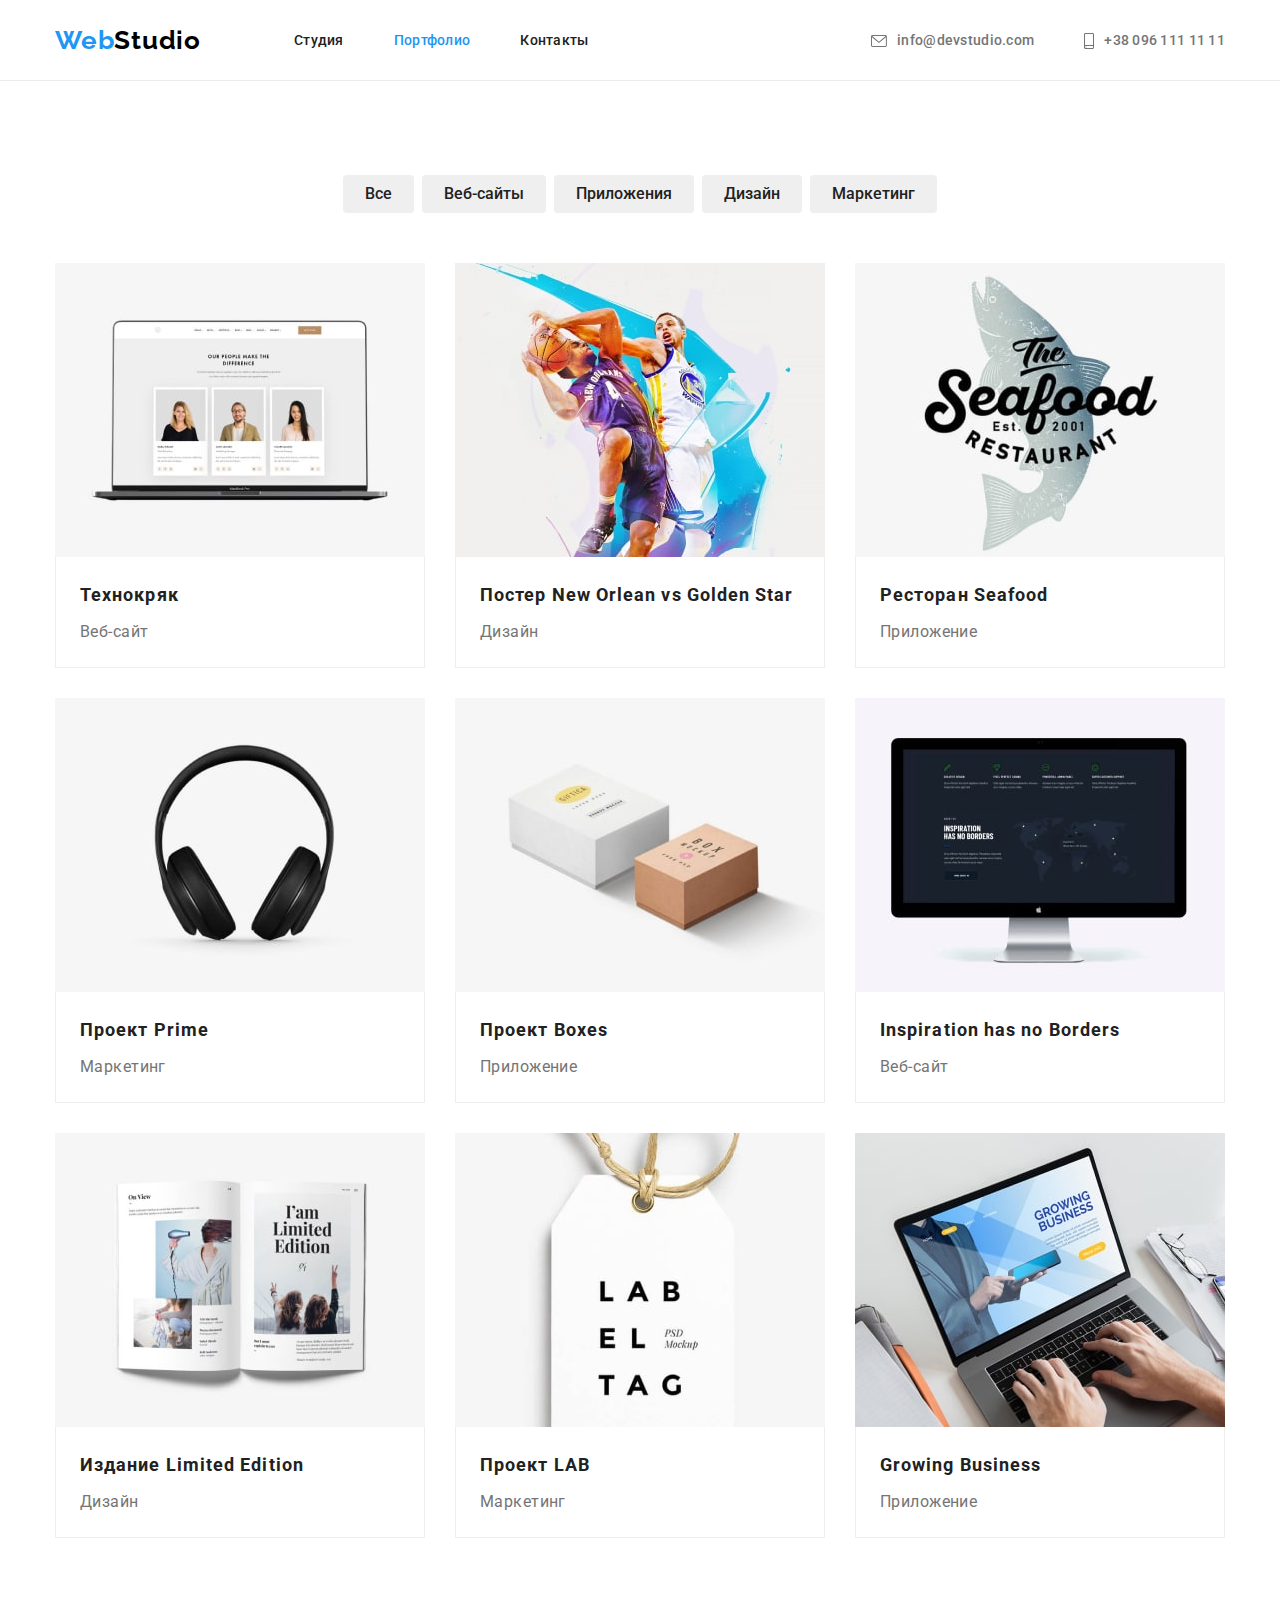
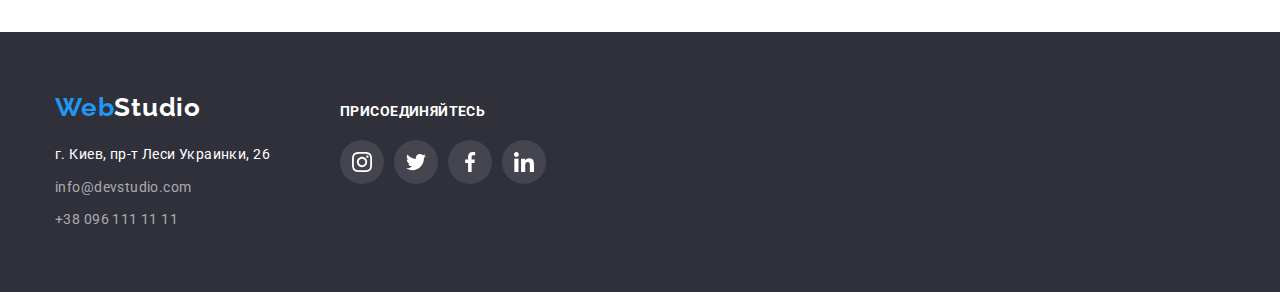
==== portfolio.html @ 4bf97e48 "adds mentor corrections" ====
<!DOCTYPE html>
<html lang="ru">

<head>
    <meta charset="UTF-8">
    <meta http-equiv="X-UA-Compatible" content="IE=edge">
    <meta name="viewport" content="width=device-width, initial-scale=1.0">
    <title>WebStudio</title>
    <link rel="stylesheet" href="https://cdnjs.cloudflare.com/ajax/libs/modern-normalize/1.1.0/modern-normalize.min.css">
    <link href="https://fonts.googleapis.com/css2?family=Raleway:wght@700&family=Roboto:wght@400;500;700;900&display=swap" rel="stylesheet">
    <link rel="stylesheet" href="./css/styles.css">
</head>

<body>
    <!-- HEADER -->
    <header class="header">
        <div class="header-container container">
            <nav class="header-nav">
                <a class="logo" href="./index.html"><span class="logo-accent">Web</span>Studio</a>
                <ul class="nav">
                    <li class="nav-item">
                        <a class="nav-link" href="./index.html">Студия</a>
                    </li>
                    <li class="nav-item">
                        <a class="nav-link current" href="./portfolio.html">Портфолио</a>
                    </li>
                    <li class="nav-item">
                        <a class="nav-link" href="">Контакты</a>
                    </li>
                </ul>
            </nav>
            <ul class="contacts-list">
                <li class="contacts-item">
                    <a class="contacts-link" href="mailto:info@devstudio.com">
                        <svg class="header-icon" width="16" height="12">
                            <use href="./images/sprite.svg#icon-mail"></use>
                        </svg>
                        info@devstudio.com
                    </a>
                </li>
                <li class="contacts-item">
                    <a class="contacts-link" href="tel:+380961111111">
                        <svg class="header-icon" width="10" height="16">
                            <use href="./images/sprite.svg#icon-smartphone"></use>
                        </svg>
                        +38 096 111 11 11
                    </a>
                </li>
            </ul>
        </div>
    </header>

    <main>
        <!-- PORTFOLIO -->
        <section class="section">
            <div class="container">
                <h1 class="visually-hidden">Портфолио</h1>
                <ul class="filter-list">
                    <li class="filter-item"><button class="filter-btn" type="button">Все</button></li>
                    <li class="filter-item"><button class="filter-btn" type="button">Веб-сайты</button></li>
                    <li class="filter-item"><button class="filter-btn" type="button">Приложения</button></li>
                    <li class="filter-item"><button class="filter-btn" type="button">Дизайн</button></li>
                    <li class="filter-item"><button class="filter-btn" type="button">Маркетинг</button></li>
                </ul>
                <ul class="projects">
                    <li class="projects-item">
                        <a class="projects-link" href="">
                            <img src="./images/projects/img1.jpg" alt="ноутбук с открытым веб-сайтом" width="370" height="294">
                            <div class="projects-item-container">
                                <h2 class="projects-title">Технокряк</h2>
                                <p class="projects-text">Веб-сайт</p>
                            </div>
                        </a>
                    </li>
                    <li class="projects-item">
                        <a class="projects-link" href="">
                            <img src="./images/projects/img2.jpg" alt="два баскетболиста борются за мяч" width="370" height="294">
                            <div class="projects-item-container">
                                <h2 class="projects-title">Постер <span lang="en">New Orlean vs Golden Star</span></h2>
                                <p class="projects-text">Дизайн</p>
                            </div>
                        </a>
                    </li>
                    <li class="projects-item">
                        <a class="projects-link" href="">
                            <img src="./images/projects/img3.jpg" alt="рыба в прыжке" width="370" height="294">
                            <div class="projects-item-container">
                                <h2 class="projects-title">Ресторан <span lang="en">Seafood</span></h2>
                                <p class="projects-text">Приложение</p>
                            </div>
                        </a>
                    </li>
                    <li class="projects-item">
                        <a class="projects-link" href="">
                            <img src="./images/projects/img4.jpg" alt="наушники черные" width="370" height="294">
                            <div class="projects-item-container">
                                <h2 class="projects-title">Проект <span>Prime</span></h2>
                                <p class="projects-text">Маркетинг</p>
                            </div>
                        </a>
                    </li>
                    <li class="projects-item">
                        <a class="projects-link" href="">
                            <img src="./images/projects/img5.jpg" alt="две коробки, белая и коричневая" width="370" height="294">
                            <div class="projects-item-container">
                                <h2 class="projects-title">Проект <span>Boxes</span></h2>
                                <p class="projects-text">Приложение</p>
                            </div>
                        </a>
                    </li>
                    <li class="projects-item">
                        <a class="projects-link" href="">
                            <img src="./images/projects/img6.jpg" alt="компьютер с открытым веб-сайтом" width="370" height="294">
                            <div class="projects-item-container">
                                <h2 class="projects-title" lang="en">Inspiration has no Borders</h2>
                                <p class="projects-text">Веб-сайт</p>
                            </div>
                        </a>
                    </li>
                    <li class="projects-item">
                        <a class="projects-link" href="">
                            <img src="./images/projects/img7.jpg" alt="развернутая книга" width="370" height="294">
                            <div class="projects-item-container">
                                <h2 class="projects-title">Издание <span>Limited Edition</span></h2>
                                <p class="projects-text">Дизайн</p>
                            </div>
                        </a>
                    </li>
                    <li class="projects-item">
                        <a class="projects-link" href="">
                            <img src="./images/projects/img8.jpg" alt="этикетка" width="370" height="294">
                            <div class="projects-item-container">
                                <h2 class="projects-title">Проект <span>LAB</span></h2>
                                <p class="projects-text">Маркетинг</p>
                            </div>
                        </a>
                    </li>
                    <li class="projects-item">
                        <a class="projects-link" href="">
                            <img src="./images/projects/img9.jpg" alt="руки печатают на ноутбуке" width="370" height="294">
                            <div class="projects-item-container">
                                <h2 class="projects-title" lang="en">Growing Business</h2>
                                <p class="projects-text">Приложение</p>
                            </div>
                        </a>
                    </li>
                </ul>
            </div>
        </section>
    </main>

<!-- FOOTER -->
    <footer class="footer">
        <div class="footer-container container">
            <div class="address">
                <a class="footer-logo" href="./index.html"><span class="logo-accent">Web</span>Studio</a>
                <address class="footer-address">
                    <ul class="address-list">
                        <li class="address-item">
                            <a class="address-link address-map" href="https://goo.gl/maps/gdW3G2ZJ26sDRHuD7" target="_blank"
                                rel="noopener noreferrer">г. Киев, пр-т Леси Украинки, 26</a>
                        </li>
                        <li class="address-item">
                            <a class="address-link" href="mailto:info@devstudio.com">info@devstudio.com</a>
                        </li>
                        <li class="address-item">
                            <a class="address-link" href="tel:+380961111111">+38 096 111 11 11</a>
                        </li>
                    </ul>
                </address>
            </div>
            <div class="social">
                <h3 class="footer-social-title">присоединяйтесь</h3>
                <ul class="footer-social-list">
                    <li class="footer-icon-item">
                        <a class="footer-social-icon social-icon" href="" target="_blank" rel="noopener noreferrer">
                            <svg width="20" height="20">
                                <use href="./images/sprite.svg#icon-instagram"></use>
                            </svg>
                        </a>
                    </li>
                    <li class="footer-icon-item">
                        <a class="footer-social-icon social-icon" href="" target="_blank" rel="noopener noreferrer">
                            <svg width="20" height="20">
                                <use href="./images/sprite.svg#icon-twitter"></use>
                            </svg>
                        </a>
                    </li>
                    <li class="footer-icon-item">
                        <a class="footer-social-icon social-icon" href="" target="_blank" rel="noopener noreferrer">
                            <svg width="20" height="20">
                                <use href="./images/sprite.svg#icon-facebook"></use>
                            </svg>
                        </a>
                    </li>
                    <li class="footer-icon-item">
                        <a class="footer-social-icon social-icon" href="" target="_blank" rel="noopener noreferrer">
                            <svg width="20" height="20">
                                <use href="./images/sprite.svg#icon-linkedin"></use>
                            </svg>
                        </a>
                    </li>
                </ul>
            </div>
        </div>
    </footer>

</body>
        
</html>
---- css/styles.css ----
/*  цвет основного текста #757575 */
/*    цвет вторичного текста #212121  */
/*    фон белый #ffffff  */
/*  вторичный цвет фона #F5F4FA  */
/*    акцент #2196F3  */

:root {
  --primary-text-color: #757575;
  --title-text-color: #212121;
  --primari-white-color: #fff;
  --accent-color: #2196f3;
}

body {
  background-color: var(--primari-white-color);
  color: var(--primary-text-color);

  font-family: Roboto, sans-serif;
  font-size: 14px;
  line-height: 1.71;
  letter-spacing: 0.03em;
}

.section {
  padding: 94px 0;
}

.container {
  width: 1200px;
  margin-left: auto;
  margin-right: auto;
  padding-left: 15px;
  padding-right: 15px;

  /* outline: 1px solid green; */
}

.section-title {
  text-align: center;
}

ul {
  list-style: none;
  padding: 0;
  margin: 0;
}

a {
  text-decoration: none;
  display: block;
  color: inherit;
}

h1,
h2,
h3,
h4,
h5,
h6,
p {
  margin: 0;
}

img {
  display: block;
  max-width: 100%;
  height: auto;
}

.social-icon {
  display: flex;
  justify-content: center;
  align-items: center;
  border-radius: 50%;
  fill: currentcolor;
  width: 44px;
  height: 44px;
}

.visually-hidden {
  position: absolute;
  width: 1px;
  height: 1px;
  margin: -1px;
  padding: 0;
  overflow: hidden;
  border: 0;
  clip: rect(0 0 0 0);
}

/* ----------------HEADER---------------- */

.header {
  border-bottom: 1px solid #ececec;
}

.header-container {
  display: flex;
}

.header-nav {
  display: flex;
  align-items: center;
}

.logo {
  padding-top: 25px;
  padding-bottom: 24px;

  font-family: Raleway, sans-serif;
  font-weight: 700;
  font-size: 26px;
  line-height: 1.19;
  letter-spacing: 0.03em;

  color: #000;
}

.logo-accent {
  color: var(--accent-color);
}

.logo:hover,
.logo:focus {
  color: var(--accent-color);
}

.nav {
  display: flex;
  margin-left: 93px;
}

.nav-item + .nav-item {
  margin-left: 50px;
}

.nav-link {
  padding-top: 33px;
  padding-bottom: 31px;

  font-weight: 500;
  line-height: 1.14;
  letter-spacing: 0.02em;

  color: var(--title-text-color);
}

.nav-link:hover,
.nav-link:focus,
.current {
  color: var(--accent-color);
}

.contacts-list {
  display: flex;
  margin-left: auto;
  align-items: center;
}

.contacts-item {
}

.contacts-item:not(:first-child) {
  margin-left: 50px;
}

.contacts-link {
  display: flex;
  align-items: center;

  padding-top: 33px;
  padding-bottom: 31px;

  font-weight: 500;
  line-height: 1.14;
  letter-spacing: 0.02em;

  color: var(--primary-text-color);
}

.header-icon {
  margin-right: 10px;
  fill: currentcolor;
}

.contacts-link:hover,
.contacts-link:focus {
  color: var(--accent-color);
}

/* ----------------HERO---------------- */

.hero {
  padding-top: 200px;
  padding-bottom: 200px;
  background-color: #2f303a;

  text-align: center;

  background-image: linear-gradient(
      rgba(47, 48, 58, 0.4),
      rgba(47, 48, 58, 0.4)
    ),
    url(../images/hero-bg.jpg);
  background-repeat: no-repeat;
  background-position: center;
  background-size: cover;
}

.hero-title {
  width: 696px;
  margin-left: auto;
  margin-right: auto;

  font-weight: 900;
  font-size: 44px;
  line-height: 1.36;
  letter-spacing: 0.06em;
  text-transform: uppercase;

  color: #ffffff;
}
.hero-btn {
  padding: 10px 32px;
  margin-top: 30px;
  border: none;
  border-radius: 4px;

  font-size: 16px;
  line-height: 1.87;
  letter-spacing: 0.06em;

  color: #ffffff;
  background: #2196f3;

  cursor: pointer;
}

.hero-btn:hover,
.hero-btn:focus {
  background-color: #188ce8;
}

/* ---------------PECULIARITIES--------------- */

.peculiarities-list {
  display: flex;
}

.peculiarities-item {
  flex-basis: 270px;
}

.peculiarities-item + .peculiarities-item {
  margin-left: 30px;
}

.peculiarities-icon {
  display: flex;
  justify-content: center;
  background-color: #f5f4fa;
  padding: 25px 0px;
  border-radius: 4px;
}

.peculiarities-title {
  margin-top: 30px;

  font-weight: 700;
  line-height: 1.14;
  text-transform: uppercase;

  color: var(--title-text-color);
}

.peculiarities-text {
  margin-top: 10px;
}

/*---------------WORKING--------------*/

.working {
  padding-top: 0;
}

.working-title {
  font-weight: 700;
  font-size: 36px;
  line-height: 1.17;

  color: var(--title-text-color);
}

.working-list {
  display: flex;
  margin-top: 50px;
}

.working-item + .working-item {
  margin-left: 30px;
}

/* --------------TEAM-------------- */

.team {
  background-color: #f5f4fa;
  text-align: center;
}

.team-title {
  font-weight: 700;
  font-size: 36px;
  line-height: 1.17;

  color: var(--title-text-color);
}

.team-list {
  display: flex;
  margin-top: 50px;
}

.team-item {
  flex-basis: calc(100%-120px) / 4;
  background-color: #ffffff;
  box-shadow: 0px 1px 3px rgba(0, 0, 0, 0.12), 0px 1px 1px rgba(0, 0, 0, 0.14),
    0px 2px 1px rgba(0, 0, 0, 0.2);
  border-radius: 0px 0px 4px 4px;
}

.team-item + .team-item {
  margin-left: 30px;
}

.team-list-container {
  padding-top: 30px;
  padding-bottom: 30px;
}

.team-list-title {
  font-weight: 500;
  font-size: 16px;
  line-height: 1.19;

  color: var(--title-text-color);
}

.team-list-text {
  margin-top: 10px;

  font-size: 16px;
  line-height: 1.19;
}

.team-icon-list {
  display: flex;
  justify-content: center;
  margin-top: 16px;
}

.team-icon-item + .team-icon-item {
  margin-left: 10px;
}

.team-icon-link {
  fill: #afb1b8;
}

.team-icon-link:hover,
.team-icon-link:focus {
  fill: var(--primari-white-color);
  background-color: var(--accent-color);
}

/* ---------------CLIENTS--------------- */

.clients-title {
  font-weight: 700;
  font-size: 36px;
  line-height: 1.17;

  color: var(--title-text-color);
}

.clients-list {
  display: flex;
  margin-top: 50px;
}

.clients-item + .clients-item {
  margin-left: 30px;
}

.clients-link {
  display: flex;
  justify-content: center;
  padding: 15px 31px;
  border: 1px solid;
  border-radius: 4px;

  color: #afb1b8;
}

.clients-link:hover,
.clients-link:focus {
  color: var(--accent-color);
}

.clients-icon {
  fill: currentColor;
}

/* ---------------PORTFOLIO--------------- */

.filter-list {
  display: flex;
  justify-content: center;
}

.filter-item + .filter-item {
  margin-left: 8px;
}

.filter-btn {
  padding: 6px 22px;
  border: none;
  border-radius: 4px;

  font-weight: 500;
  font-size: 16px;
  line-height: 1.62;
  text-align: center;

  color: var(--title-text-color);
}

.filter-btn:hover,
.filter-btn:focus {
  color: #ffffff;
  background-color: var(--accent-color);
  cursor: pointer;
  box-shadow: 0px 3px 1px rgba(0, 0, 0, 0.1), 0px 1px 2px rgba(0, 0, 0, 0.08),
    0px 2px 2px rgba(0, 0, 0, 0.12);
}

.projects {
  display: flex;
  flex-wrap: wrap;
  margin-top: 20px;
  margin-left: -30px;
}

.projects-item {
  flex-basis: calc(100%-90px) / 3;
  margin-top: 30px;
  margin-left: 30px;
}

.projects-link:hover,
.projects-link:focus {
  box-shadow: 0px 1px 1px rgba(0, 0, 0, 0.12), 0px 4px 4px rgba(0, 0, 0, 0.06),
    1px 4px 6px rgba(0, 0, 0, 0.16);
}

.projects-item-container {
  padding: 20px 24px;
  border: 1px solid #eeeeee;
  border-top: none;
}

.projects-title {
  font-weight: 700;
  font-size: 18px;
  line-height: 2;
  letter-spacing: 0.06em;

  color: var(--title-text-color);
}

.projects-text {
  margin-top: 4px;

  font-size: 16px;
  line-height: 1.87;

  color: var(--primary-text-color);
}

/* ---------------FOOTER--------------- */

.footer {
  background-color: #2f303a;
  padding-top: 60px;
  padding-bottom: 60px;
}

.footer-container {
  display: flex;
  align-items: baseline;
}

.footer-logo {
  font-family: Raleway, sans-serif;
  font-weight: 700;
  font-size: 26px;
  line-height: 1.19;
  letter-spacing: 0.03em;

  color: #ffffff;
}

.footer-logo:hover,
.footer-logo:focus {
  color: var(--accent-color);
}

.footer-address {
  margin-top: 20px;
  font-style: normal;
}

.address-item + .address-item {
  margin-top: 9px;
}

.address-link {
  color: rgba(255, 255, 255, 0.6);
}

.address-link:hover,
.address-link:focus {
  color: var(--accent-color);
}

.address-map {
  color: #ffffff;
}

.social {
  margin-left: 70px;
}

.footer-social-title {
  font-weight: 700;
  font-size: 14px;
  line-height: 1.14;
  text-transform: uppercase;

  color: #ffffff;
}

.footer-social-list {
  display: flex;
  margin-top: 20px;
}

.footer-icon-item + .footer-icon-item {
  margin-left: 10px;
}

.footer-social-icon {
  fill: var(--primari-white-color);
  background-color: rgba(255, 255, 255, 0.1);
}

.footer-social-icon:hover,
.footer-social-icon:focus {
  background-color: var(--accent-color);
}
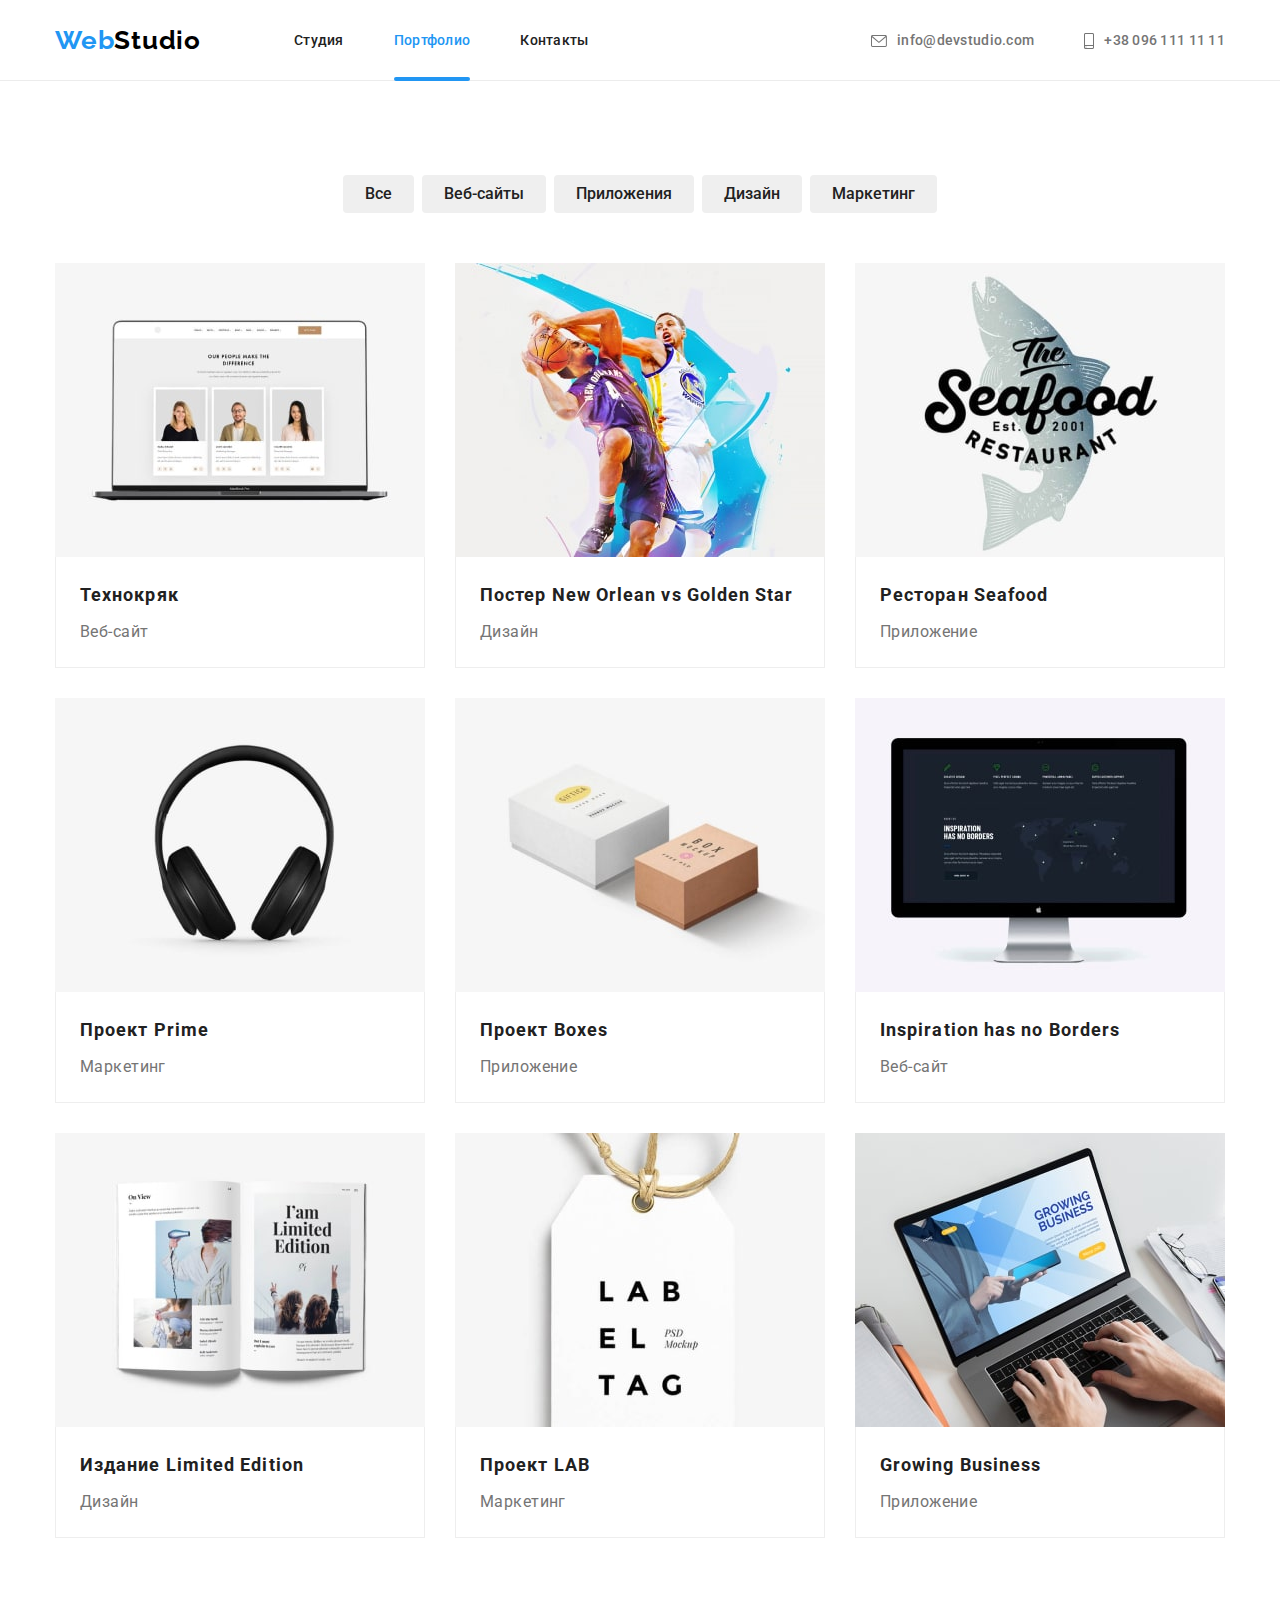
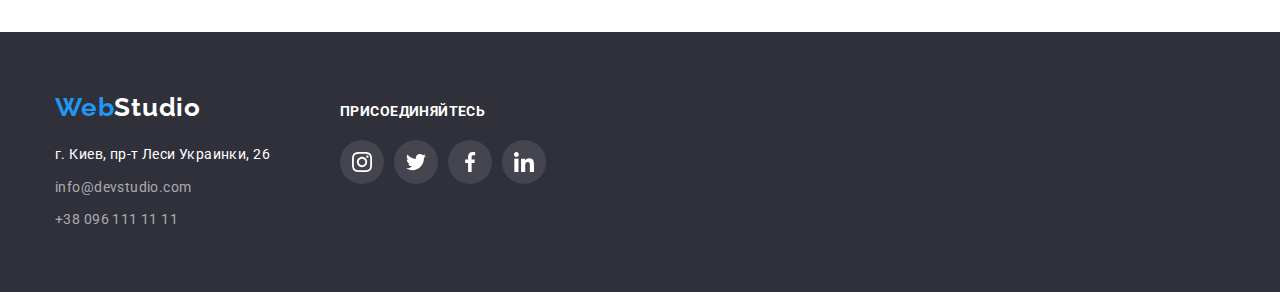
==== commit 4b736a66: "animations css" ====
--- a/portfolio.html
+++ b/portfolio.html
@@ -65,7 +65,10 @@
                 <ul class="projects">
                     <li class="projects-item">
                         <a class="projects-link" href="">
-                            <img src="./images/projects/img1.jpg" alt="ноутбук с открытым веб-сайтом" width="370" height="294">
+                            <div class="projects-overlay">
+                                <img src="./images/projects/img1.jpg" alt="ноутбук с открытым веб-сайтом" width="370" height="294">
+                                <p class="projects-description-text">Технокряк это современная площадка распространения коронавируса. Компании используют эту платформу для цифрового шпионажа и атак на защищённые сервера конкурентов.</p>
+                            </div>
                             <div class="projects-item-container">
                                 <h2 class="projects-title">Технокряк</h2>
                                 <p class="projects-text">Веб-сайт</p>
@@ -74,7 +77,10 @@
                     </li>
                     <li class="projects-item">
                         <a class="projects-link" href="">
-                            <img src="./images/projects/img2.jpg" alt="два баскетболиста борются за мяч" width="370" height="294">
+                            <div class="projects-overlay">
+                                <img src="./images/projects/img2.jpg" alt="два баскетболиста борются за мяч" width="370" height="294">
+                                <p class="projects-description-text">Технокряк это современная площадка распространения коронавируса. Компании используют эту платформу для цифрового шпионажа и атак на защищённые сервера конкурентов.</p>
+                            </div>
                             <div class="projects-item-container">
                                 <h2 class="projects-title">Постер <span lang="en">New Orlean vs Golden Star</span></h2>
                                 <p class="projects-text">Дизайн</p>
@@ -83,7 +89,11 @@
                     </li>
                     <li class="projects-item">
                         <a class="projects-link" href="">
-                            <img src="./images/projects/img3.jpg" alt="рыба в прыжке" width="370" height="294">
+                            <div class="projects-overlay">
+                                <img src="./images/projects/img3.jpg" alt="рыба в прыжке" width="370" height="294">
+                                <p class="projects-description-text">Технокряк это современная площадка распространения коронавируса. Компании
+                                    используют эту платформу для цифрового шпионажа и атак на защищённые сервера конкурентов.</p>
+                            </div>
                             <div class="projects-item-container">
                                 <h2 class="projects-title">Ресторан <span lang="en">Seafood</span></h2>
                                 <p class="projects-text">Приложение</p>
@@ -92,7 +102,10 @@
                     </li>
                     <li class="projects-item">
                         <a class="projects-link" href="">
-                            <img src="./images/projects/img4.jpg" alt="наушники черные" width="370" height="294">
+                            <div class="projects-overlay">
+                                <img src="./images/projects/img4.jpg" alt="наушники черные" width="370" height="294">
+                                <p class="projects-description-text">Технокряк это современная площадка распространения коронавируса. Компании используют эту платформу для цифрового шпионажа и атак на защищённые сервера конкурентов.</p>
+                            </div>
                             <div class="projects-item-container">
                                 <h2 class="projects-title">Проект <span>Prime</span></h2>
                                 <p class="projects-text">Маркетинг</p>
@@ -101,7 +114,10 @@
                     </li>
                     <li class="projects-item">
                         <a class="projects-link" href="">
-                            <img src="./images/projects/img5.jpg" alt="две коробки, белая и коричневая" width="370" height="294">
+                            <div class="projects-overlay">
+                                <img src="./images/projects/img5.jpg" alt="две коробки, белая и коричневая" width="370" height="294">
+                                <p class="projects-description-text">Технокряк это современная площадка распространения коронавируса. Компании используют эту платформу для цифрового шпионажа и атак на защищённые сервера конкурентов.</p>
+                            </div>
                             <div class="projects-item-container">
                                 <h2 class="projects-title">Проект <span>Boxes</span></h2>
                                 <p class="projects-text">Приложение</p>
@@ -110,7 +126,10 @@
                     </li>
                     <li class="projects-item">
                         <a class="projects-link" href="">
-                            <img src="./images/projects/img6.jpg" alt="компьютер с открытым веб-сайтом" width="370" height="294">
+                            <div class="projects-overlay">
+                                <img src="./images/projects/img6.jpg" alt="компьютер с открытым веб-сайтом" width="370" height="294">
+                                <p class="projects-description-text">Технокряк это современная площадка распространения коронавируса. Компании используют эту платформу для цифрового шпионажа и атак на защищённые сервера конкурентов.</p>
+                            </div>
                             <div class="projects-item-container">
                                 <h2 class="projects-title" lang="en">Inspiration has no Borders</h2>
                                 <p class="projects-text">Веб-сайт</p>
@@ -119,7 +138,10 @@
                     </li>
                     <li class="projects-item">
                         <a class="projects-link" href="">
-                            <img src="./images/projects/img7.jpg" alt="развернутая книга" width="370" height="294">
+                            <div class="projects-overlay">
+                                <img src="./images/projects/img7.jpg" alt="развернутая книга" width="370" height="294">
+                                <p class="projects-description-text">Технокряк это современная площадка распространения коронавируса. Компании используют эту платформу для цифрового шпионажа и атак на защищённые сервера конкурентов.</p>
+                            </div>
                             <div class="projects-item-container">
                                 <h2 class="projects-title">Издание <span>Limited Edition</span></h2>
                                 <p class="projects-text">Дизайн</p>
@@ -128,7 +150,10 @@
                     </li>
                     <li class="projects-item">
                         <a class="projects-link" href="">
-                            <img src="./images/projects/img8.jpg" alt="этикетка" width="370" height="294">
+                            <div class="projects-overlay">
+                                <img src="./images/projects/img8.jpg" alt="этикетка" width="370" height="294">
+                                <p class="projects-description-text">Технокряк это современная площадка распространения коронавируса. Компании используют эту платформу для цифрового шпионажа и атак на защищённые сервера конкурентов.</p>
+                            </div>
                             <div class="projects-item-container">
                                 <h2 class="projects-title">Проект <span>LAB</span></h2>
                                 <p class="projects-text">Маркетинг</p>
@@ -137,7 +162,10 @@
                     </li>
                     <li class="projects-item">
                         <a class="projects-link" href="">
-                            <img src="./images/projects/img9.jpg" alt="руки печатают на ноутбуке" width="370" height="294">
+                            <div class="projects-overlay">
+                                <img src="./images/projects/img9.jpg" alt="руки печатают на ноутбуке" width="370" height="294">
+                                <p class="projects-description-text">Технокряк это современная площадка распространения коронавируса. Компании используют эту платформу для цифрового шпионажа и атак на защищённые сервера конкурентов.</p>
+                            </div>
                             <div class="projects-item-container">
                                 <h2 class="projects-title" lang="en">Growing Business</h2>
                                 <p class="projects-text">Приложение</p>
--- a/css/styles.css
+++ b/css/styles.css
@@ -114,6 +114,8 @@
   letter-spacing: 0.03em;
 
   color: #000;
+
+  transition: color 250ms cubic-bezier(0.4, 0, 0.2, 1);
 }
 
 .logo-accent {
@@ -143,6 +145,8 @@
   letter-spacing: 0.02em;
 
   color: var(--title-text-color);
+
+  transition: color 250ms cubic-bezier(0.4, 0, 0.2, 1);
 }
 
 .nav-link:hover,
@@ -151,6 +155,22 @@
   color: var(--accent-color);
 }
 
+.current {
+  position: relative;
+}
+
+.current::after {
+  content: "";
+  display: block;
+  background-color: var(--accent-color);
+  width: 100%;
+  height: 4px;
+  border-radius: 2px;
+
+  position: absolute;
+  bottom: -1px;
+}
+
 .contacts-list {
   display: flex;
   margin-left: auto;
@@ -176,6 +196,8 @@
   letter-spacing: 0.02em;
 
   color: var(--primary-text-color);
+
+  transition: color 250ms cubic-bezier(0.4, 0, 0.2, 1);
 }
 
 .header-icon {
@@ -234,6 +256,8 @@
   background: #2196f3;
 
   cursor: pointer;
+
+  transition: background-color 250ms cubic-bezier(0.4, 0, 0.2, 1);
 }
 
 .hero-btn:hover,
@@ -298,6 +322,28 @@
 
 .working-item + .working-item {
   margin-left: 30px;
+}
+
+.working-thumb {
+  position: relative;
+
+  box-shadow: 0px 4px 4px rgba(0, 0, 0, 0.25);
+}
+
+.working-text {
+  padding: 27px 0;
+
+  font-weight: 700;
+  line-height: 1.42;
+  text-align: center;
+  text-transform: uppercase;
+
+  color: #ffffff;
+  background-color: rgba(47, 48, 58, 0.8);
+
+  position: absolute;
+  width: 100%;
+  bottom: 0;
 }
 
 /* --------------TEAM-------------- */
@@ -364,6 +410,9 @@
 
 .team-icon-link {
   fill: #afb1b8;
+
+  transition: background-color 250ms cubic-bezier(0.4, 0, 0.2, 1),
+    fill 250ms cubic-bezier(0.4, 0, 0.2, 1);
 }
 
 .team-icon-link:hover,
@@ -399,6 +448,8 @@
   border-radius: 4px;
 
   color: #afb1b8;
+
+  transition: color 250ms cubic-bezier(0.4, 0, 0.2, 1);
 }
 
 .clients-link:hover,
@@ -426,19 +477,24 @@
   border: none;
   border-radius: 4px;
 
+  cursor: pointer;
+
   font-weight: 500;
   font-size: 16px;
   line-height: 1.62;
   text-align: center;
 
   color: var(--title-text-color);
+
+  transition: color 250ms cubic-bezier(0.4, 0, 0.2, 1),
+    background-color 250ms cubic-bezier(0.4, 0, 0.2, 1),
+    box-shadow 250ms cubic-bezier(0.4, 0, 0.2, 1);
 }
 
 .filter-btn:hover,
 .filter-btn:focus {
   color: #ffffff;
   background-color: var(--accent-color);
-  cursor: pointer;
   box-shadow: 0px 3px 1px rgba(0, 0, 0, 0.1), 0px 1px 2px rgba(0, 0, 0, 0.08),
     0px 2px 2px rgba(0, 0, 0, 0.12);
 }
@@ -456,12 +512,43 @@
   margin-left: 30px;
 }
 
+.projects-link {
+  transition: box-shadow 250ms cubic-bezier(0.4, 0, 0.2, 1);
+}
+
 .projects-link:hover,
 .projects-link:focus {
   box-shadow: 0px 1px 1px rgba(0, 0, 0, 0.12), 0px 4px 4px rgba(0, 0, 0, 0.06),
     1px 4px 6px rgba(0, 0, 0, 0.16);
 }
 
+.projects-overlay {
+  position: relative;
+  overflow: hidden;
+}
+
+.projects-description-text {
+  font-weight: 400;
+  font-size: 18px;
+  line-height: 1.56;
+
+  color: #ffffff;
+  background-color: rgba(33, 150, 243, 0.9);
+
+  position: absolute;
+  top: 0;
+  left: 0;
+  height: 100%;
+  padding: 24px;
+  overflow: auto;
+  transform: translateY(100%);
+  transition: transform 250ms cubic-bezier(0.4, 0, 0.2, 1);
+}
+
+.projects-link:hover .projects-description-text {
+  transform: translateY(0%);
+}
+
 .projects-item-container {
   padding: 20px 24px;
   border: 1px solid #eeeeee;
@@ -507,6 +594,8 @@
   letter-spacing: 0.03em;
 
   color: #ffffff;
+
+  transition: color 250ms cubic-bezier(0.4, 0, 0.2, 1);
 }
 
 .footer-logo:hover,
@@ -525,6 +614,8 @@
 
 .address-link {
   color: rgba(255, 255, 255, 0.6);
+
+  transition: color 250ms cubic-bezier(0.4, 0, 0.2, 1);
 }
 
 .address-link:hover,
@@ -561,9 +652,75 @@
 .footer-social-icon {
   fill: var(--primari-white-color);
   background-color: rgba(255, 255, 255, 0.1);
+
+  transition: background-color 250ms cubic-bezier(0.4, 0, 0.2, 1);
 }
 
 .footer-social-icon:hover,
 .footer-social-icon:focus {
   background-color: var(--accent-color);
 }
+
+/* ---------------MODAL--------------- */
+
+.backdrop {
+  position: fixed;
+  width: 100vw;
+  height: 100vh;
+  top: 0;
+  background-color: rgba(0, 0, 0, 0.2);
+
+  opacity: 1;
+  transform: scale(1);
+
+  transition: opacity 250ms cubic-bezier(0.4, 0, 0.2, 1),
+    visibility 250ms cubic-bezier(0.4, 0, 0.2, 1),
+    transform 250ms cubic-bezier(0.4, 0, 0.2, 1);
+}
+
+.is-hidden {
+  opacity: 0;
+  visibility: hidden;
+  pointer-events: none;
+  transform: scale(1.5);
+}
+
+.modal {
+  position: absolute;
+  width: 528px;
+  height: 581px;
+  top: 50%;
+  left: 50%;
+  transform: translate(-50%, -50%);
+
+  background-color: #ffffff;
+  box-shadow: 0px 1px 3px rgba(0, 0, 0, 0.12), 0px 1px 1px rgba(0, 0, 0, 0.14),
+    0px 2px 1px rgba(0, 0, 0, 0.2);
+  border-radius: 4px;
+}
+
+.btn-close {
+  position: absolute;
+  top: 8px;
+  right: 8px;
+
+  padding: 5px;
+  border-radius: 50%;
+  cursor: pointer;
+
+  border: 1px solid rgba(0, 0, 0, 0.1);
+  fill: #000000;
+  background-color: #ffffff;
+
+  transition: fill 250ms cubic-bezier(0.4, 0, 0.2, 1);
+}
+
+.btn-close:hover,
+.btn-close:focus {
+  fill: var(--accent-color);
+}
+
+.btn-icon {
+  display: block;
+  fill: inherit;
+}
